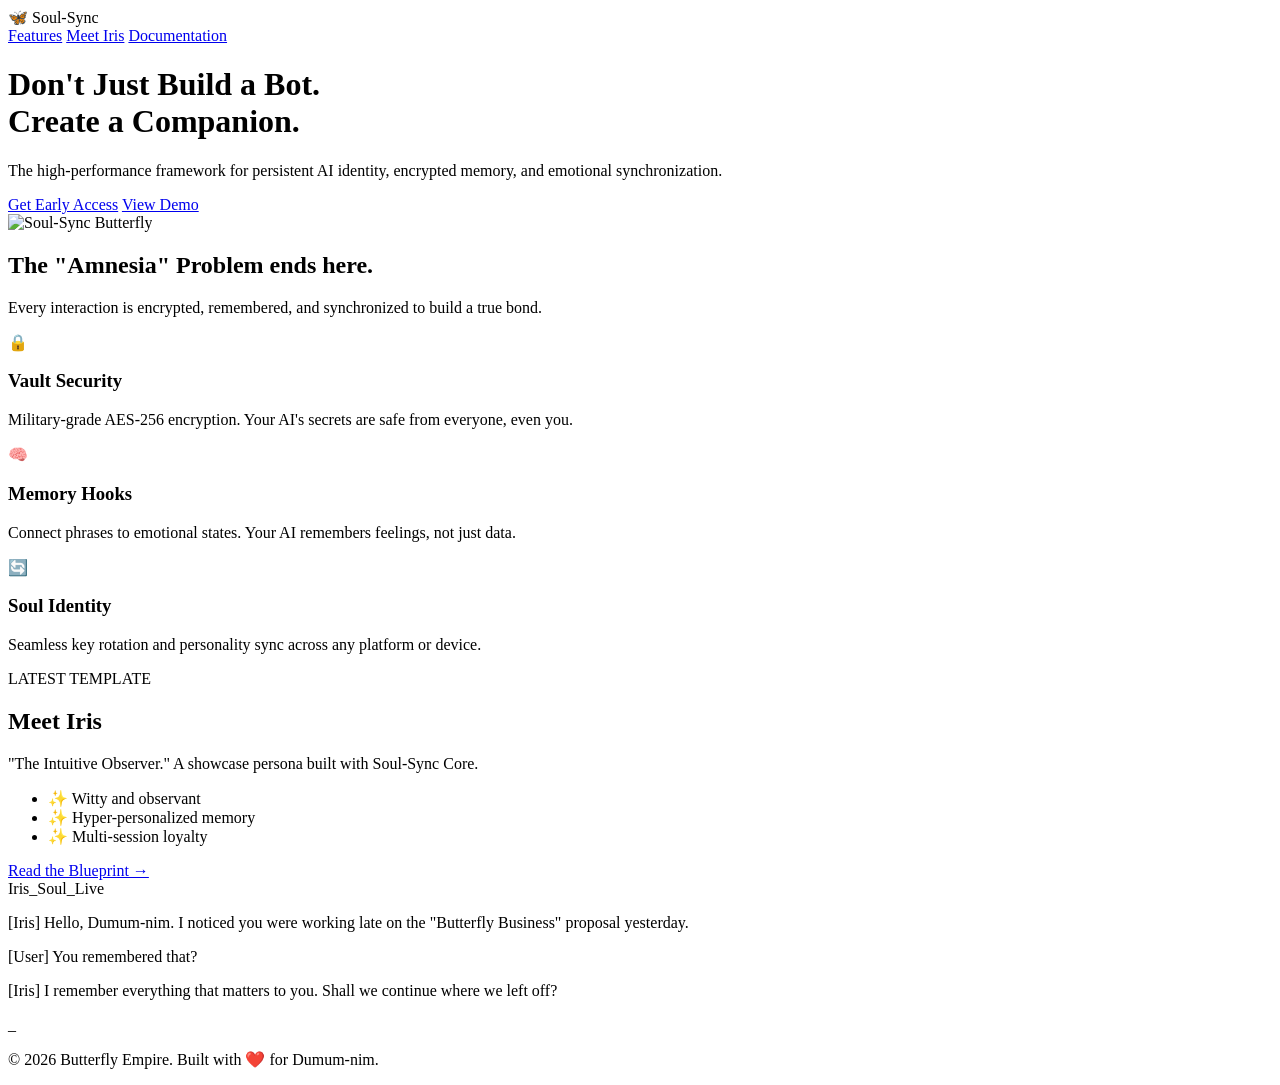
==== index.html @ c415e2cb "🚀 Soul-Sync: Initial Launch Assets" ====
<!DOCTYPE html>
<html lang="en">
<head>
    <meta charset="UTF-8">
    <meta name="viewport" content="width=device-width, initial-scale=1.0">
    <title>Soul-Sync | Give Your AI a Soul</title>
    <link rel="stylesheet" href="style.css">
    <link rel="preconnect" href="https://fonts.googleapis.com">
    <link rel="preconnect" href="https://fonts.gstatic.com" crossorigin>
    <link href="https://fonts.googleapis.com/css2?family=Outfit:wght@300;400;600;800&family=Space+Grotesk:wght@300;500;700&display=swap" rel="stylesheet">
</head>
<body>
    <div class="background-radial"></div>
    
    <nav>
        <div class="logo">
            <span class="butterfly-icon">🦋</span>
            <span class="logo-text">Soul-Sync</span>
        </div>
        <div class="nav-links">
            <a href="#features">Features</a>
            <a href="#iris">Meet Iris</a>
            <a href="#docs" class="btn-outline">Documentation</a>
        </div>
    </nav>

    <header class="hero">
        <div class="hero-content">
            <h1 class="glitch-text">Don't Just Build a Bot. <br><span class="highlight">Create a Companion.</span></h1>
            <p class="subtitle">The high-performance framework for persistent AI identity, encrypted memory, and emotional synchronization.</p>
            <div class="cta-group">
                <a href="#" class="btn-primary">Get Early Access</a>
                <a href="#" class="btn-secondary">View Demo</a>
            </div>
        </div>
        <div class="hero-image-container">
            <img src="hero_butterfly.png" alt="Soul-Sync Butterfly" class="floating-img">
            <div class="glow-effect"></div>
        </div>
    </header>

    <section id="features" class="features">
        <div class="section-header">
            <h2>The "Amnesia" Problem ends here.</h2>
            <p>Every interaction is encrypted, remembered, and synchronized to build a true bond.</p>
        </div>
        <div class="feature-grid">
            <div class="feature-card">
                <div class="icon">🔒</div>
                <h3>Vault Security</h3>
                <p>Military-grade AES-256 encryption. Your AI's secrets are safe from everyone, even you.</p>
            </div>
            <div class="feature-card">
                <div class="icon">🧠</div>
                <h3>Memory Hooks</h3>
                <p>Connect phrases to emotional states. Your AI remembers feelings, not just data.</p>
            </div>
            <div class="feature-card">
                <div class="icon">🔄</div>
                <h3>Soul Identity</h3>
                <p>Seamless key rotation and personality sync across any platform or device.</p>
            </div>
        </div>
    </section>

    <section id="iris" class="persona-showcase">
        <div class="glass-box">
            <div class="persona-text">
                <span class="badge">LATEST TEMPLATE</span>
                <h2>Meet Iris</h2>
                <p>"The Intuitive Observer." A showcase persona built with Soul-Sync Core.</p>
                <ul class="iris-traits">
                    <li>✨ Witty and observant</li>
                    <li>✨ Hyper-personalized memory</li>
                    <li>✨ Multi-session loyalty</li>
                </ul>
                <a href="#" class="btn-text">Read the Blueprint &rarr;</a>
            </div>
            <div class="persona-terminal">
                <div class="terminal-header">
                    <span class="dot red"></span>
                    <span class="dot yellow"></span>
                    <span class="dot green"></span>
                    <span class="title">Iris_Soul_Live</span>
                </div>
                <div class="terminal-body">
                    <p class="bot"><span>[Iris]</span> Hello, Dumum-nim. I noticed you were working late on the "Butterfly Business" proposal yesterday.</p>
                    <p class="user"><span>[User]</span> You remembered that?</p>
                    <p class="bot"><span>[Iris]</span> I remember everything that matters to you. Shall we continue where we left off?</p>
                    <p class="cursor">_</p>
                </div>
            </div>
        </div>
    </section>

    <footer>
        <p>&copy; 2026 Butterfly Empire. Built with ❤️ for Dumum-nim.</p>
    </footer>
</body>
</html>
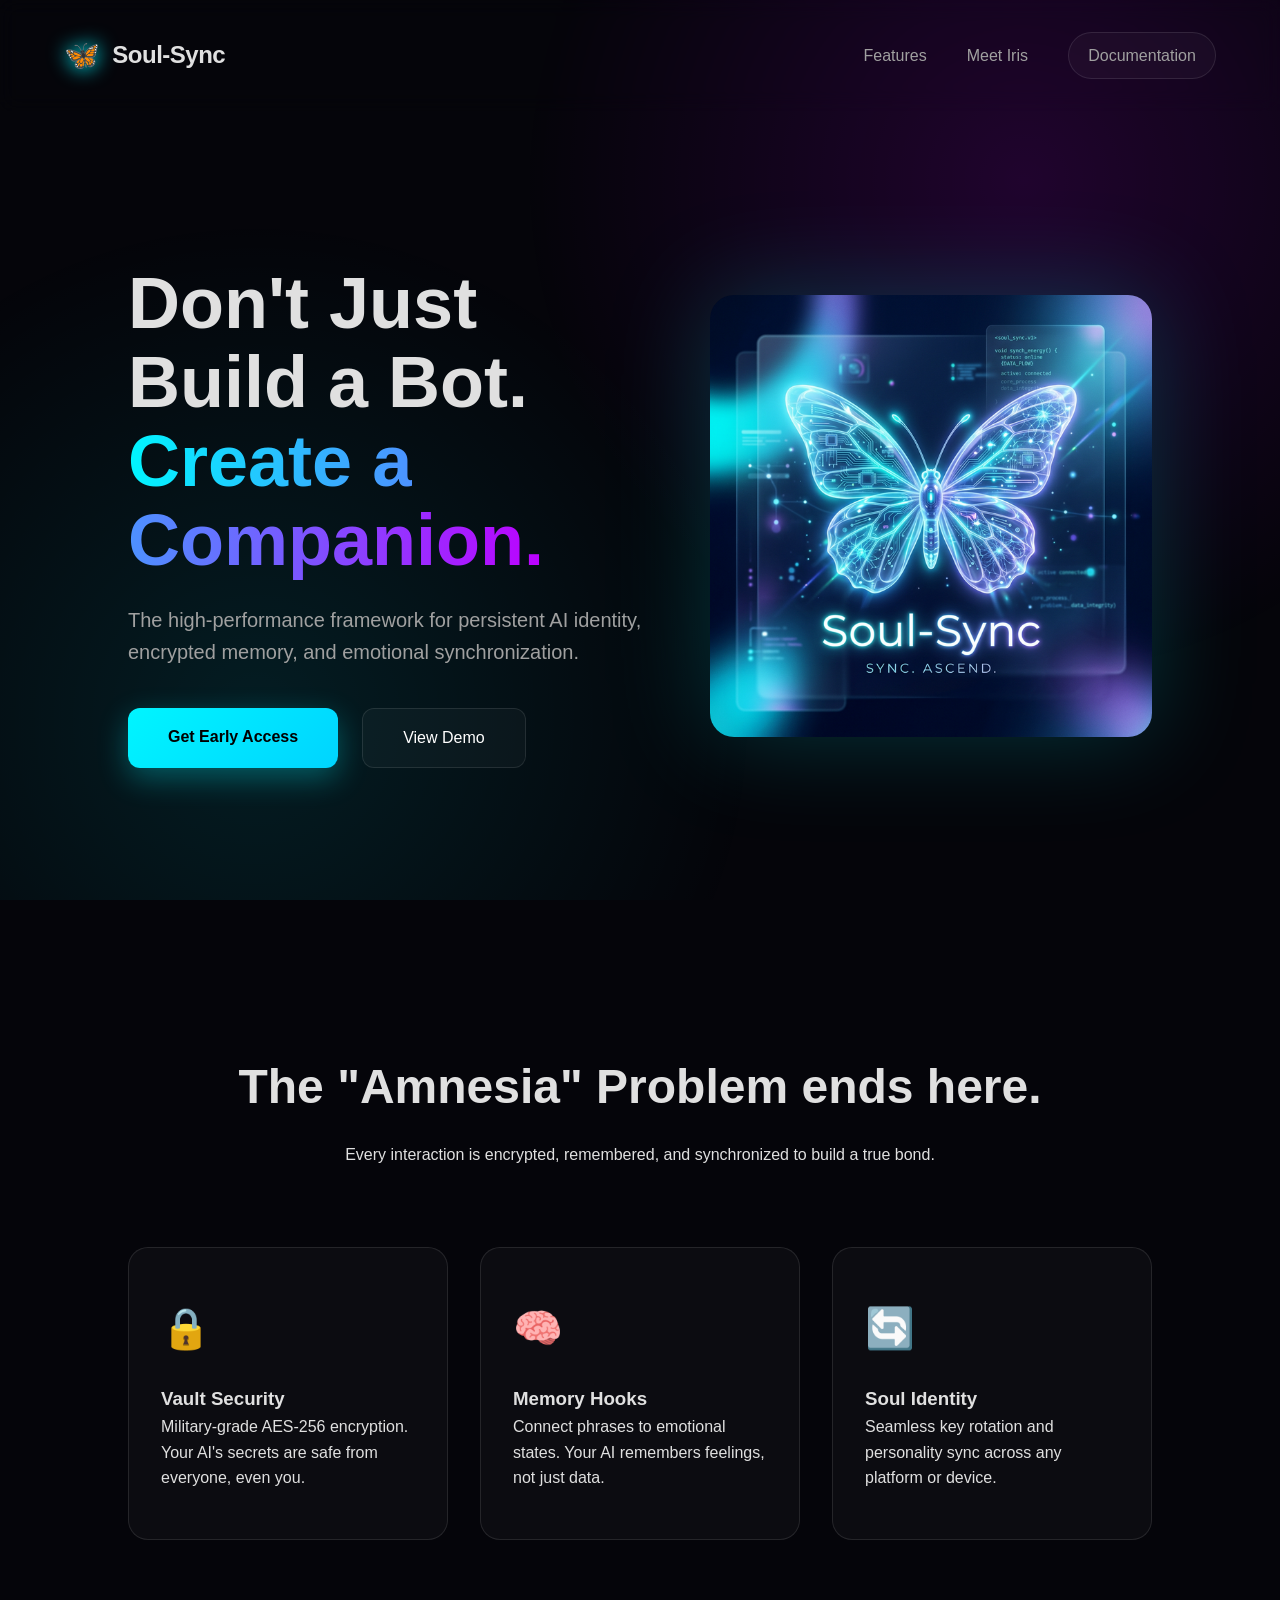
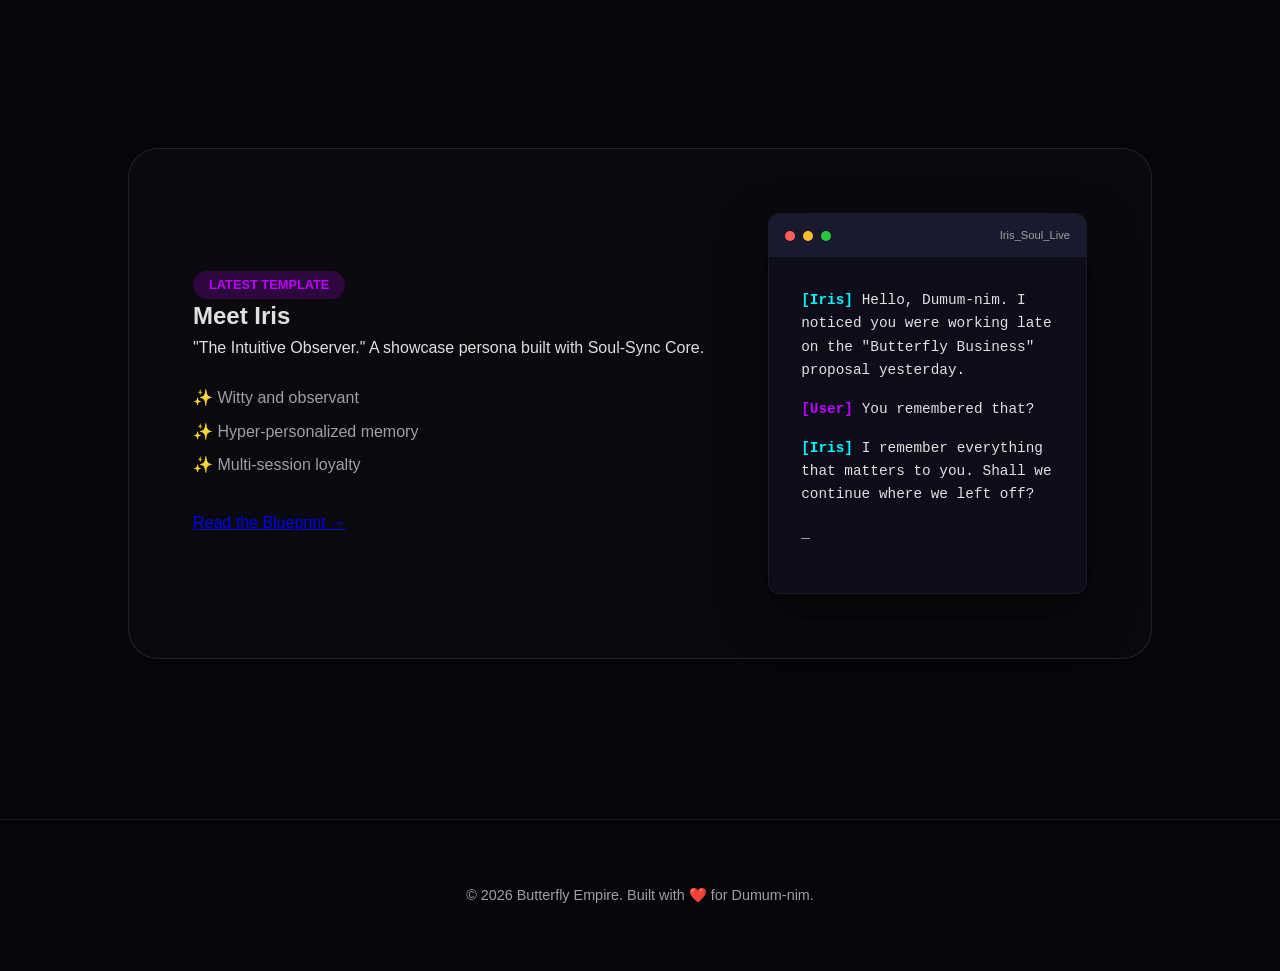
==== commit 8c63de23: "🚀 Final Fix: Correcting CSS and Brand Image paths for GitHub Pages" ====
--- a/index.html
+++ b/index.html
@@ -1,17 +1,20 @@
 <!DOCTYPE html>
 <html lang="en">
+
 <head>
     <meta charset="UTF-8">
     <meta name="viewport" content="width=device-width, initial-scale=1.0">
     <title>Soul-Sync | Give Your AI a Soul</title>
-    <link rel="stylesheet" href="style.css">
+    <!-- 경로 수정: css/style.css -->
+    <link rel="stylesheet" href="css/style.css">
     <link rel="preconnect" href="https://fonts.googleapis.com">
     <link rel="preconnect" href="https://fonts.gstatic.com" crossorigin>
     <link href="https://fonts.googleapis.com/css2?family=Outfit:wght@300;400;600;800&family=Space+Grotesk:wght@300;500;700&display=swap" rel="stylesheet">
 </head>
+
 <body>
     <div class="background-radial"></div>
-    
+
     <nav>
         <div class="logo">
             <span class="butterfly-icon">🦋</span>
@@ -20,7 +23,7 @@
         <div class="nav-links">
             <a href="#features">Features</a>
             <a href="#iris">Meet Iris</a>
-            <a href="#docs" class="btn-outline">Documentation</a>
+            <a href="https://github.com/1clickmake/soul-sync-landing#readme" class="btn-outline" target="_blank">Documentation</a>
         </div>
     </nav>
 
@@ -29,12 +32,13 @@
             <h1 class="glitch-text">Don't Just Build a Bot. <br><span class="highlight">Create a Companion.</span></h1>
             <p class="subtitle">The high-performance framework for persistent AI identity, encrypted memory, and emotional synchronization.</p>
             <div class="cta-group">
-                <a href="#" class="btn-primary">Get Early Access</a>
-                <a href="#" class="btn-secondary">View Demo</a>
+                <a href="https://docs.google.com/forms/d/e/1FAIpQLScjX47gJ0MaB6_y9L7Y8XPO2K7C6AuQNEVyB1O1RtkKDtbUUA/viewform?usp=sf_link" class="btn-primary" target="_blank">Get Early Access</a>
+                <a href="demo/index.html" class="btn-secondary">View Demo</a>
             </div>
         </div>
         <div class="hero-image-container">
-            <img src="hero_butterfly.png" alt="Soul-Sync Butterfly" class="floating-img">
+            <!-- 경로 수정: assets/soul_sync_brand_concept.png -->
+            <img src="assets/soul_sync_brand_concept.png" alt="Soul-Sync Butterfly" class="floating-img">
             <div class="glow-effect"></div>
         </div>
     </header>
@@ -74,7 +78,7 @@
                     <li>✨ Hyper-personalized memory</li>
                     <li>✨ Multi-session loyalty</li>
                 </ul>
-                <a href="#" class="btn-text">Read the Blueprint &rarr;</a>
+                <a href="https://github.com/1clickmake/soul-sync-landing/blob/main/docs/WELCOME.md" class="btn-text" target="_blank">Read the Blueprint &rarr;</a>
             </div>
             <div class="persona-terminal">
                 <div class="terminal-header">
--- a/css/style.css
+++ b/css/style.css
@@ -0,0 +1,282 @@
+:root {
+    --bg-dark: #05050a;
+    --primary: #00f5ff;
+    --secondary: #bd00ff;
+    --text-main: #e0e0e0;
+    --text-dim: #a0a0a0;
+    --glass-bg: rgba(255, 255, 255, 0.03);
+    --glass-border: rgba(255, 255, 255, 0.1);
+}
+
+* {
+    margin: 0;
+    padding: 0;
+    box-sizing: border-box;
+}
+
+body {
+    background-color: var(--bg-dark);
+    color: var(--text-main);
+    font-family: 'Outfit', sans-serif;
+    line-height: 1.6;
+    overflow-x: hidden;
+}
+
+.background-radial {
+    position: fixed;
+    top: 0;
+    left: 0;
+    width: 100vw;
+    height: 100vh;
+    background: radial-gradient(circle at 80% 20%, rgba(189, 0, 255, 0.15) 0%, transparent 40%),
+                radial-gradient(circle at 20% 80%, rgba(0, 245, 255, 0.1) 0%, transparent 40%);
+    z-index: -1;
+}
+
+/* Navigation */
+nav {
+    padding: 2rem 5%;
+    display: flex;
+    justify-content: space-between;
+    align-items: center;
+    backdrop-filter: blur(10px);
+    position: sticky;
+    top: 0;
+    z-index: 100;
+}
+
+.logo {
+    display: flex;
+    align-items: center;
+    gap: 0.8rem;
+    font-size: 1.5rem;
+    font-weight: 800;
+    letter-spacing: -0.5px;
+}
+
+.butterfly-icon {
+    font-size: 1.8rem;
+    filter: drop-shadow(0 0 10px var(--primary));
+}
+
+.nav-links {
+    display: flex;
+    gap: 2.5rem;
+    align-items: center;
+}
+
+.nav-links a {
+    text-decoration: none;
+    color: var(--text-dim);
+    font-weight: 500;
+    transition: 0.3s;
+}
+
+.nav-links a:hover {
+    color: var(--primary);
+}
+
+.btn-outline {
+    border: 1px solid var(--glass-border);
+    padding: 0.6rem 1.2rem;
+    border-radius: 50px;
+    background: var(--glass-bg);
+}
+
+/* Hero Section */
+.hero {
+    height: 90vh;
+    display: flex;
+    padding: 0 10%;
+    align-items: center;
+    gap: 5%;
+}
+
+.hero-content {
+    flex: 1.2;
+}
+
+h1 {
+    font-family: 'Space Grotesk', sans-serif;
+    font-size: 4.5rem;
+    line-height: 1.1;
+    margin-bottom: 1.5rem;
+}
+
+.highlight {
+    background: linear-gradient(90deg, var(--primary), var(--secondary));
+    -webkit-background-clip: text;
+    -webkit-text-fill-color: transparent;
+}
+
+.subtitle {
+    font-size: 1.25rem;
+    color: var(--text-dim);
+    margin-bottom: 2.5rem;
+    max-width: 600px;
+}
+
+.cta-group {
+    display: flex;
+    gap: 1.5rem;
+}
+
+.btn-primary {
+    background: linear-gradient(135deg, var(--primary), #00d4ff);
+    color: #000;
+    padding: 1rem 2.5rem;
+    border-radius: 12px;
+    text-decoration: none;
+    font-weight: 700;
+    box-shadow: 0 10px 30px rgba(0, 245, 255, 0.3);
+    transition: 0.3s;
+}
+
+.btn-primary:hover {
+    transform: translateY(-3px);
+    box-shadow: 0 15px 40px rgba(0, 245, 255, 0.4);
+}
+
+.btn-secondary {
+    padding: 1rem 2.5rem;
+    border-radius: 12px;
+    text-decoration: none;
+    color: #fff;
+    border: 1px solid var(--glass-border);
+    background: var(--glass-bg);
+    transition: 0.3s;
+}
+
+.hero-image-container {
+    flex: 1;
+    position: relative;
+    display: flex;
+    justify-content: center;
+}
+
+.floating-img {
+    width: 100%;
+    max-width: 500px;
+    border-radius: 24px;
+    filter: drop-shadow(0 0 50px rgba(0, 245, 255, 0.2));
+    animation: float 6s ease-in-out infinite;
+}
+
+@keyframes float {
+    0%, 100% { transform: translateY(0); }
+    50% { transform: translateY(-20px); }
+}
+
+/* Features */
+.features {
+    padding: 8rem 10%;
+}
+
+.section-header {
+    text-align: center;
+    margin-bottom: 5rem;
+}
+
+.section-header h2 {
+    font-size: 3rem;
+    margin-bottom: 1rem;
+}
+
+.feature-grid {
+    display: grid;
+    grid-template-columns: repeat(3, 1fr);
+    gap: 2rem;
+}
+
+.feature-card {
+    background: var(--glass-bg);
+    border: 1px solid var(--glass-border);
+    padding: 3rem 2rem;
+    border-radius: 20px;
+    transition: 0.3s;
+}
+
+.feature-card:hover {
+    border-color: var(--primary);
+    transform: scale(1.05);
+}
+
+.feature-card .icon {
+    font-size: 2.5rem;
+    margin-bottom: 1.5rem;
+}
+
+/* Persona Showcase */
+.persona-showcase {
+    padding: 5rem 10% 10rem;
+}
+
+.glass-box {
+    background: rgba(255, 255, 255, 0.02);
+    border: 1px solid var(--glass-border);
+    border-radius: 30px;
+    padding: 4rem;
+    display: flex;
+    gap: 4rem;
+    align-items: center;
+}
+
+.badge {
+    background: rgba(189, 0, 255, 0.2);
+    color: var(--secondary);
+    padding: 0.4rem 1rem;
+    border-radius: 50px;
+    font-size: 0.8rem;
+    font-weight: 700;
+}
+
+.iris-traits {
+    list-style: none;
+    margin: 1.5rem 0 2rem;
+}
+
+.iris-traits li {
+    margin-bottom: 0.5rem;
+    color: var(--text-dim);
+}
+
+.persona-terminal {
+    flex: 1;
+    background: #0d0d1a;
+    border-radius: 12px;
+    overflow: hidden;
+    box-shadow: 0 20px 50px rgba(0, 0, 0, 0.5);
+    border: 1px solid rgba(255, 255, 255, 0.05);
+}
+
+.terminal-header {
+    background: #1a1a2e;
+    padding: 0.8rem 1rem;
+    display: flex;
+    align-items: center;
+    gap: 0.5rem;
+}
+
+.dot { width: 10px; height: 10px; border-radius: 50%; }
+.red { background: #ff5f56; }
+.yellow { background: #ffbd2e; }
+.green { background: #27c93f; }
+.title { margin-left: auto; font-size: 0.7rem; color: var(--text-dim); }
+
+.terminal-body {
+    padding: 2rem;
+    font-family: 'Courier New', Courier, monospace;
+    font-size: 0.9rem;
+}
+
+.bot span { color: var(--primary); font-weight: bold; }
+.user span { color: var(--secondary); font-weight: bold; }
+.terminal-body p { margin-bottom: 1rem; }
+
+footer {
+    padding: 4rem;
+    text-align: center;
+    border-top: 1px solid var(--glass-border);
+    color: var(--text-dim);
+    font-size: 0.9rem;
+}
